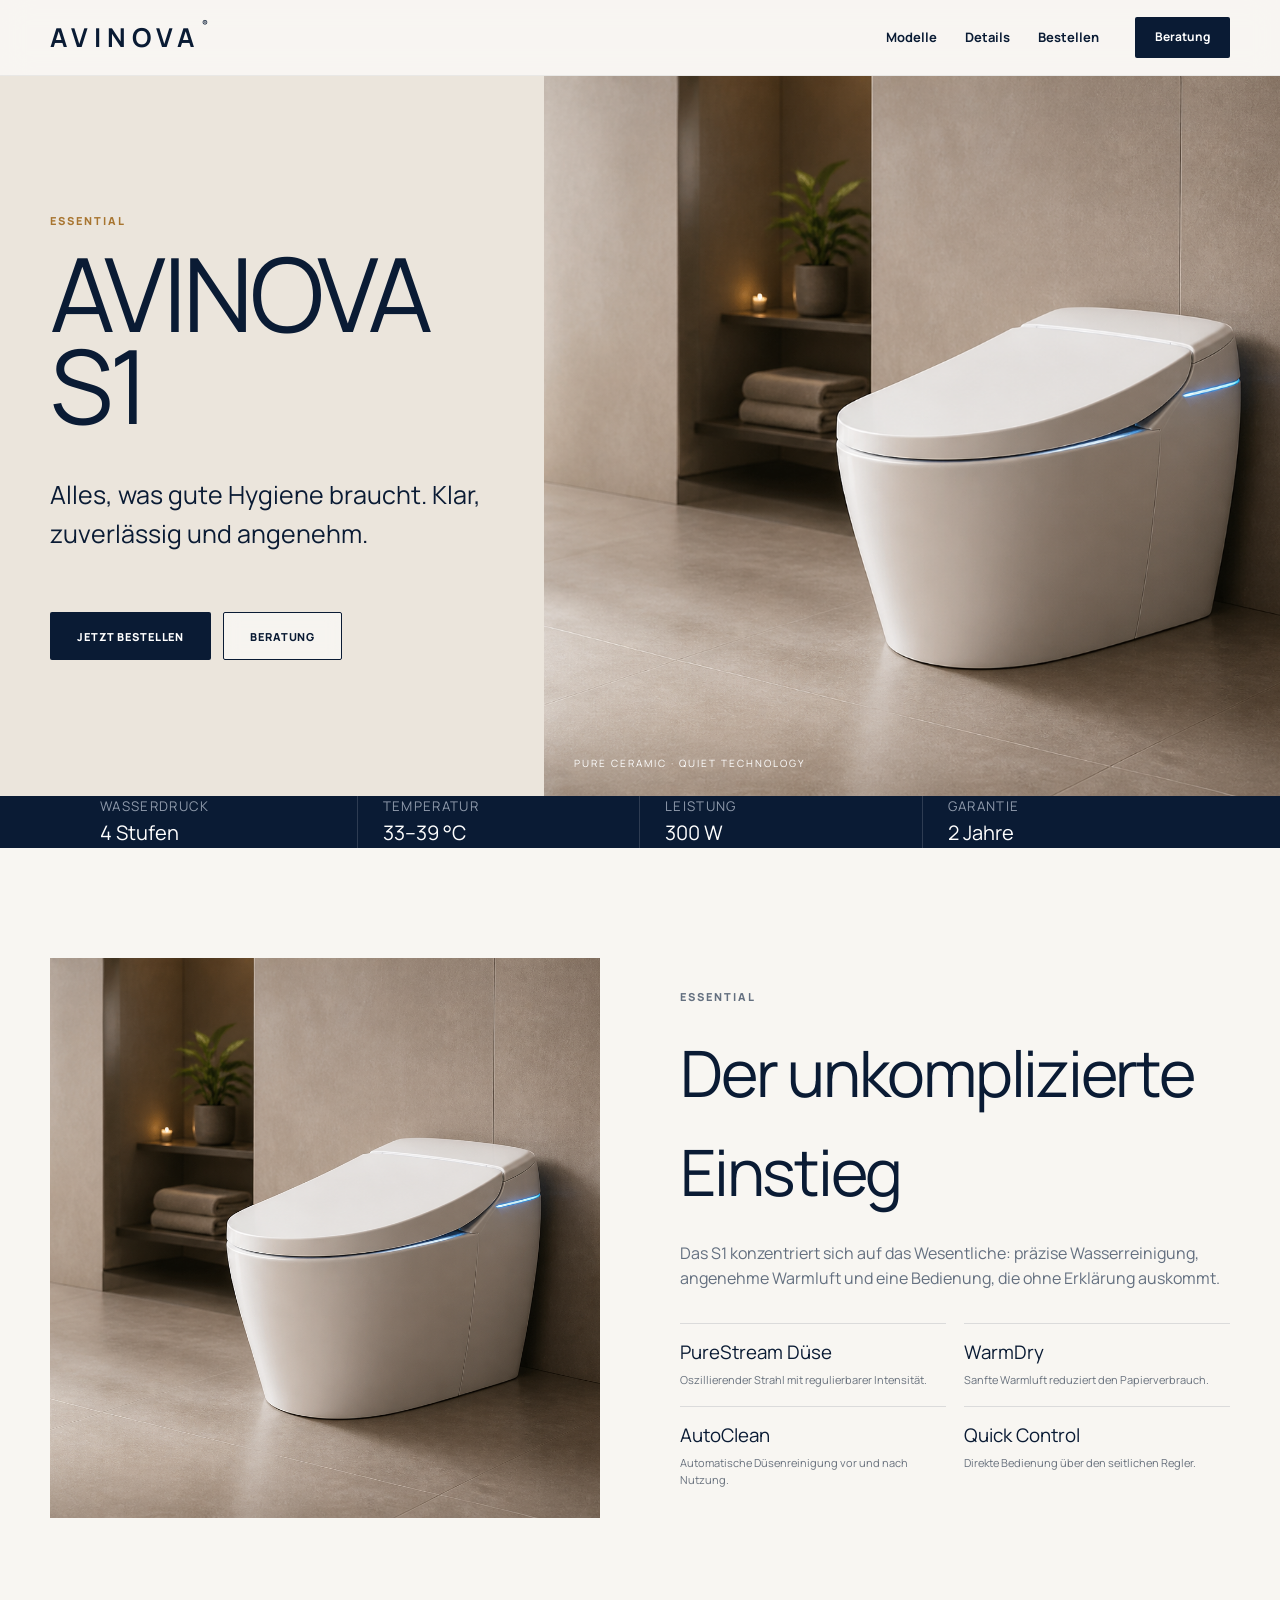
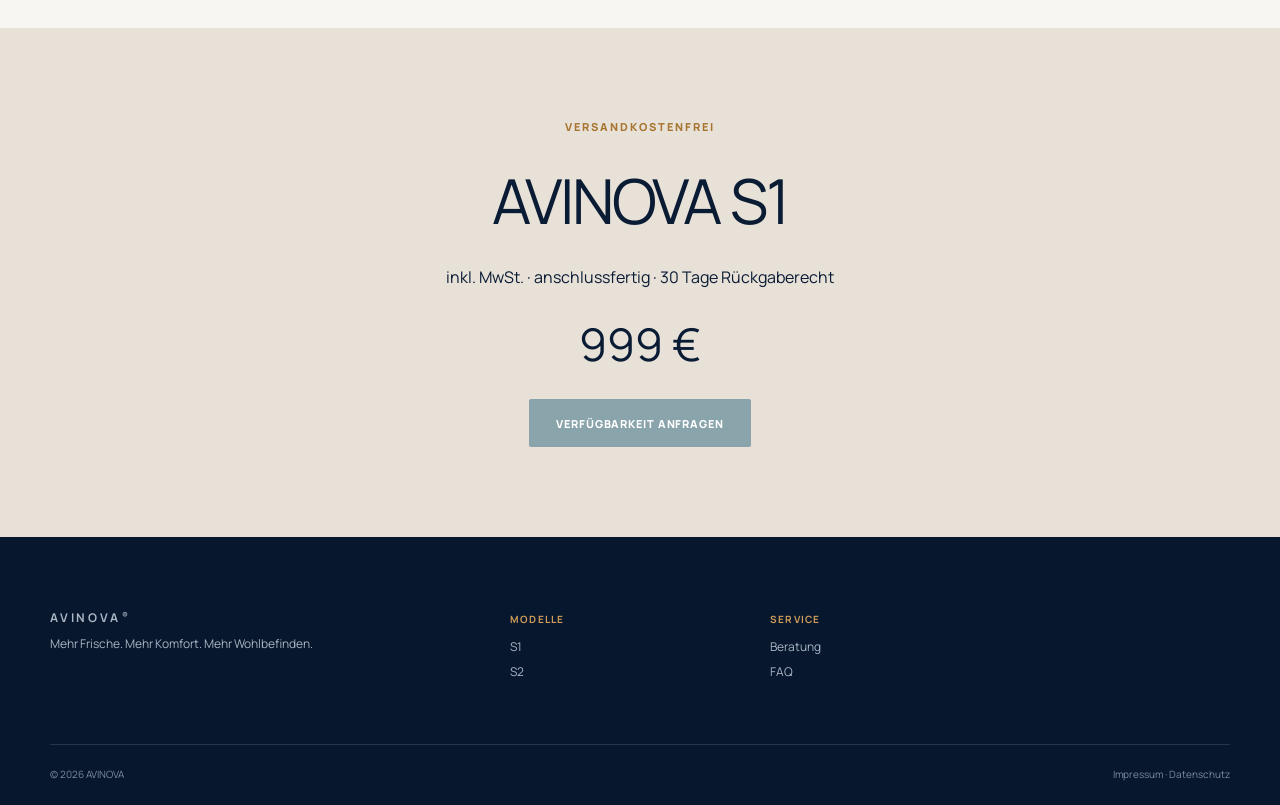
==== s1.html @ 66eca681 "Initial commit" ====
<!doctype html>
<html lang="de">
<head><meta charset="utf-8"><meta name="viewport" content="width=device-width, initial-scale=1"><link rel="icon" href="data:,"><link rel="stylesheet" href="styles.css"><script src="script.js" defer></script><script src="product.js" defer></script><title>AVINOVA S1</title></head>
<body data-model="S1">
  <header class="site-header"><a class="brand" href="index.html">AVINOVA<span>®</span></a><nav class="desktop-nav"><a href="index.html#modelle">Modelle</a><a href="#details">Details</a><a href="#bestellen">Bestellen</a></nav><a class="header-cta" href="index.html#kontakt">Beratung</a><button class="menu-toggle" type="button" aria-expanded="false" aria-controls="mobile-menu"><span></span><span></span><span></span><span class="sr-only">Menü</span></button><nav class="mobile-nav" id="mobile-menu"><a href="index.html">Startseite</a><a href="index.html#modelle">Modelle</a><a href="#details">Details</a><a href="#bestellen">Bestellen</a></nav></header>
  <main>
    <section class="product-hero"><div class="product-hero-copy reveal"><p class="eyebrow" data-tier></p><h1 class="product-title">AVINOVA <span data-model></span></h1><p class="product-tagline" data-tagline></p><div class="button-row"><a class="button button-dark" href="#bestellen">Jetzt bestellen</a><a class="button button-light" href="index.html#kontakt">Beratung</a></div></div><div class="product-hero-media" data-label="Pure ceramic · quiet technology"></div></section>
    <section class="spec-strip"><div class="section-shell spec-strip-inner" data-specs></div></section>
    <section class="section section-shell product-story" id="details"><div class="product-story-image reveal"></div><div class="product-story-copy reveal"><p class="eyebrow" data-tier></p><h2 data-story></h2><p data-description></p><div class="product-feature-list" data-features></div></div></section>
    <section class="product-buy" id="bestellen"><p class="eyebrow">Versandkostenfrei</p><h2>AVINOVA <span data-model></span></h2><p>inkl. MwSt. · anschlussfertig · 30 Tage Rückgaberecht</p><div class="price" data-price></div><a class="button button-gold" href="index.html#kontakt">Verfügbarkeit anfragen</a></section>
  </main>
  <footer class="site-footer"><div class="footer-main section-shell"><div><a class="brand footer-brand" href="index.html">AVINOVA<span>®</span></a><p>Mehr Frische. Mehr Komfort. Mehr Wohlbefinden.</p></div><div><h3>Modelle</h3><a href="s1.html">S1</a><a href="s2.html">S2</a></div><div><h3>Service</h3><a href="index.html#kontakt">Beratung</a><a href="index.html#faq">FAQ</a></div></div><div class="footer-bottom section-shell"><span>© 2026 AVINOVA</span><span>Impressum · Datenschutz</span></div></footer>
</body>
</html>
---- styles.css ----
@import url("https://fonts.googleapis.com/css2?family=Manrope:wght@400;500;600;700;800&display=swap");

:root {
  --ink: #0a1b34;
  --ink-soft: #27374e;
  --paper: #f8f6f2;
  --white: #fff;
  --stone: #e9e4dc;
  --gold: #c9954d;
  --gold-dark: #a87530;
  --blue: #8edcf3;
  --line: rgba(10, 27, 52, .12);
  --shadow: 0 24px 60px rgba(20, 28, 38, .12);
  --radius: 22px;
  --display: "Manrope", "Segoe UI", sans-serif;
  --body: "Manrope", "Segoe UI", sans-serif;
}

* { box-sizing: border-box; }
html { scroll-behavior: smooth; }
body { margin: 0; color: var(--ink); background: var(--paper); font-family: var(--body); line-height: 1.55; }
body.menu-open { overflow: hidden; }
body::after { content: none; }
img { max-width: 100%; display: block; }
a { color: inherit; text-decoration: none; }
button, input, textarea { font: inherit; }
button { color: inherit; }
.sr-only { position: absolute; width: 1px; height: 1px; padding: 0; margin: -1px; overflow: hidden; clip: rect(0,0,0,0); white-space: nowrap; border: 0; }
.section-shell { width: min(1180px, calc(100% - 48px)); margin-inline: auto; }
.section { padding-block: 110px; }

.site-header { height: 76px; padding: 0 max(24px, calc((100vw - 1180px)/2)); display: flex; align-items: center; gap: 36px; background: rgba(248, 246, 242, .9); backdrop-filter: blur(15px); position: sticky; top: 0; z-index: 50; border-bottom: 1px solid rgba(10, 27, 52, .06); }
.brand { font-size: 26px; letter-spacing: .23em; font-weight: 700; white-space: nowrap; }
.brand span { font-size: 9px; vertical-align: top; margin-left: 2px; letter-spacing: 0; }
.desktop-nav { display: flex; gap: 28px; margin-left: auto; font-size: 13px; font-weight: 700; }
.desktop-nav a { position: relative; }
.desktop-nav a::after { content: ""; position: absolute; left: 0; bottom: -8px; width: 100%; height: 1px; background: var(--gold); transform: scaleX(0); transform-origin: right; transition: transform .25s; }
.desktop-nav a:hover::after { transform: scaleX(1); transform-origin: left; }
.header-cta { padding: 11px 20px; background: var(--ink); color: white; font-size: 12px; font-weight: 700; border-radius: 2px; transition: background .2s, border-color .2s, color .2s, transform .2s, box-shadow .2s; }
.header-cta:hover { background-color: var(--gold); color: white; transform: translateY(-1px); box-shadow: 0 10px 24px rgba(10,27,52,.14); }
.header-cta:active { background-color: var(--gold-dark); transform: translateY(0); box-shadow: none; }
.menu-toggle, .mobile-nav { display: none; }

.hero { min-height: calc(100svh - 76px); position: relative; display: grid; align-items: center; overflow: hidden; background: #d9d0c5; }
.hero-media { position: absolute; inset: 0; background-image: linear-gradient(90deg, rgba(246,243,238,.96) 0%, rgba(246,243,238,.82) 33%, rgba(246,243,238,0) 60%), url("assets/avinova-hero.png"); background-position: center, center; background-size: auto, cover; background-repeat: no-repeat; animation: hero-in 1.2s ease both; }
.hero-media::after { content: none; }
.hero::after { content: ""; position: absolute; inset: 0; pointer-events: none; background: linear-gradient(180deg, transparent 70%, rgba(9,22,41,.16)); }
.hero-copy { position: relative; z-index: 2; width: min(620px, 52vw); margin-left: max(24px, calc((100vw - 1180px)/2)); padding-block: 80px; }
.eyebrow { text-transform: uppercase; letter-spacing: .18em; font-size: 11px; font-weight: 800; color: var(--gold-dark); margin: 0 0 18px; }
.hero h1, h2, .product-title { font-family: var(--display); font-weight: 400; letter-spacing: -.035em; }
.hero h1 { font-size: clamp(48px, 4.5vw, 82px); line-height: .98; margin: 0 0 26px; max-width: 720px; font-weight: 700; }
.lead { font-size: clamp(16px, 1.6vw, 20px); color: var(--ink-soft); max-width: 550px; }
.button-row { display: flex; flex-wrap: wrap; gap: 12px; margin-top: 34px; }
.button { display: inline-flex; align-items: center; justify-content: center; border: 1px solid transparent; min-height: 48px; padding: 0 26px; text-transform: uppercase; letter-spacing: .08em; font-size: 11px; font-weight: 800; cursor: pointer; transition: transform .2s, box-shadow .2s, background .2s, border-color .2s, color .2s; border-radius: 2px; }
.button:hover { transform: translateY(-2px); box-shadow: 0 10px 26px rgba(10,27,52,.16); }
.button:active { transform: translateY(0); box-shadow: none; }
.button-dark { background: var(--ink); color: white; }
.button-dark:hover { background-color: var(--gold); color: white; }
.button-dark:active { background-color: var(--gold-dark); color: white; }
.button-light { background: rgba(255,255,255,.56); border-color: var(--ink); backdrop-filter: blur(8px); }
.button-light:hover { background-color: var(--ink); border-color: var(--ink); color: white; }
.button-light:active { background-color: var(--gold-dark); border-color: var(--gold-dark); color: white; }
.button-gold { color: white; background: var(--gold); }
.button-gold:hover { background-color: var(--ink); color: white; }
.button-gold:active { background-color: var(--gold-dark); color: white; }
.button-full { width: 100%; }
.hero-note { position: absolute; z-index: 3; right: 4vw; bottom: 5vh; display: grid; grid-template-columns: auto auto; gap: 0 10px; align-items: center; color: white; text-shadow: 0 1px 8px rgba(0,0,0,.3); }
.hero-note .pulse { grid-row: 1/3; width: 42px; height: 42px; border: 1px solid rgba(255,255,255,.7); border-radius: 50%; position: relative; }
.hero-note .pulse::after { content: ""; position: absolute; inset: 14px; border-radius: 50%; background: var(--blue); box-shadow: 0 0 20px var(--blue); }
.hero-note strong { letter-spacing: .08em; font-size: 12px; }
.hero-note small { opacity: .8; }
@keyframes hero-in { from { scale: 1.04; filter: blur(4px); } to { scale: 1; filter: blur(0); } }

.benefits { margin-top: -26px; position: relative; z-index: 5; background: rgba(255,255,255); border-radius: var(--radius); box-shadow: var(--shadow); display: grid; grid-template-columns: repeat(5,1fr); padding: 32px 18px; }
.benefits article { text-align: center; padding: 0 20px; border-right: 1px solid var(--line); }
.benefits article:last-child { border-right: 0; }
.line-icon { font-family: var(--display); display: block; font-size: 34px; line-height: 1; margin-bottom: 12px; color: var(--ink); }
.benefits h3 { margin: 0 0 7px; font-size: 13px; }
.benefits p { color: #5c6572; font-size: 11px; margin: 0; line-height: 1.45; }

.section-heading { text-align: center; margin: 0 auto 52px; max-width: 720px; }
.section-heading h2, .contact-copy h2 { font-size: clamp(38px, 4.5vw, 60px); line-height: 1.04; margin: 0 0 14px; }
.section-heading > p:last-child { color: #68717d; }
.model-grid { display: grid; grid-template-columns: repeat(2, minmax(0, 430px)); justify-content: center; gap: 20px; align-items: stretch; }
.model-card { background: white; border: 1px solid var(--line); padding: 24px; border-radius: 4px; position: relative; display: flex; flex-direction: column; overflow: hidden; }
.model-card.featured { transform: translateY(-14px); box-shadow: var(--shadow); border-color: rgba(201,149,77,.45); }
.best-label { position: absolute; right: 0; top: 0; padding: 8px 16px; background: var(--gold); color: white; font-size: 9px; font-weight: 800; letter-spacing: .11em; text-transform: uppercase; }
.model-index { font-family: var(--display); color: #c8c2b9; font-size: 25px; }
.product-visual { height: 255px; margin: 0 -24px 20px; overflow: hidden; position: relative; background: #e8e2d9; }
.product-visual img { width: 100%; height: 100%; object-fit: cover; filter: saturate(.62); transition: transform .6s ease; }
.model-card:hover .product-visual img { transform: scale(1.035); }
.visual-s1 img { object-position: 74% 56%; }
.visual-s2 img { object-position: 78% 51%; filter: saturate(.75) contrast(1.03); }
.model-kicker { margin: 0; color: var(--gold-dark); text-transform: uppercase; letter-spacing: .14em; font-size: 9px; font-weight: 800; }
.model-card h3 { font-family: var(--display); font-size: 31px; font-weight: 400; margin: 4px 0; }
.model-intro { color: #66707c; margin: 0 0 18px; font-size: 13px; }
.check-list { list-style: none; padding: 0; margin: 0 0 25px; font-size: 12px; flex: 1; }
.check-list li { padding: 6px 0 6px 20px; position: relative; border-bottom: 1px solid rgba(10,27,52,.06); }
.check-list li::before { content: "✓"; position: absolute; left: 0; color: var(--gold-dark); }
.price { font-family: var(--display); font-size: 30px; margin-bottom: 16px; }
.price span { font-family: var(--body); color: #777f89; font-size: 11px; }

.feature-section { background: var(--ink); color: white; overflow: hidden; }
.section-heading.light p { color: #c8d0da; }
.feature-grid { display: grid; grid-template-columns: 1fr 1.15fr 1fr; grid-template-rows: auto auto; gap: 14px; }
.feature-card { min-height: 285px; padding: 34px; border: 1px solid rgba(255,255,255,.14); background: rgba(255,255,255,.045); position: relative; overflow: hidden; }
.feature-card > span { color: var(--gold); font-family: var(--display); font-size: 20px; }
.feature-card h3 { font-family: var(--display); font-size: 28px; font-weight: 400; margin: 12px 0; }
.feature-card p, .feature-card li { color: #bdc6d1; font-size: 13px; }
.feature-card ul { list-style: none; padding: 0; }
.feature-card li { padding: 4px 0; }
.feature-card li::before { content: "—"; color: var(--gold); margin-right: 9px; }
.image-card { grid-row: 1/3; grid-column: 2; background: linear-gradient(180deg, transparent 40%, rgba(9,22,41,.9)), url("assets/avinova-hero.png") 72% center/cover; display: flex; align-items: end; }
.image-card h3 { font-size: 45px; margin-top: 0; }
.image-card p { color: white; margin: 0; text-transform: uppercase; letter-spacing: .16em; font-size: 10px; }

.audience-grid { display: grid; grid-template-columns: repeat(4,1fr); gap: 14px; }
.audience-card { background: white; padding: 12px 12px 25px; position: relative; border: 1px solid var(--line); text-align: center; }
.audience-number { position: absolute; z-index: 2; top: 24px; left: 24px; width: 34px; height: 34px; border-radius: 50%; display: grid; place-items: center; background: var(--ink); color: white; font-size: 10px; }
.audience-art { height: 220px; background-image: linear-gradient(145deg, rgba(201,149,77,.2), rgba(10,27,52,.05)), url("assets/avinova-hero.png"); background-size: cover; filter: saturate(.55); }
.audience-art.family { background-position: 30% 48%; }
.audience-art.seniors { background-position: 55% 44%; }
.audience-art.sensitive { background-position: 70% 40%; }
.audience-art.design { background-position: 90% 60%; }
.audience-card h3 { font-family: var(--display); font-size: 23px; font-weight: 400; margin: 20px 0 5px; }
.audience-card p { color: #68717d; font-size: 12px; margin: 0 12px; }

.review-faq-section { background: #e8e2d9; }
.review-faq-grid { display: grid; grid-template-columns: 1fr 1fr; background: rgba(255,255,255,.52); border: 1px solid rgba(10,27,52,.08); }
.review-panel, .faq-panel { padding: 42px 46px; min-width: 0; }
.review-panel { border-right: 1px solid var(--line); }
.panel-heading { margin-bottom: 23px; }
.panel-heading .eyebrow { margin-bottom: 8px; }
.panel-heading h2 { font-family: var(--display); font-size: clamp(29px, 3vw, 39px); font-weight: 400; line-height: 1.05; margin: 0; }
.compact-rating { display: flex; align-items: center; gap: 13px; margin-top: 15px; }
.compact-rating strong { font-family: var(--display); font-size: 35px; font-weight: 400; }
.compact-rating span, .stars { color: var(--gold-dark); letter-spacing: .15em; font-size: 11px; }
.compact-rating small { display: block; color: #586270; letter-spacing: 0; margin-top: 1px; font-size: 9px; }
.quotes { display: grid; gap: 0; border-top: 1px solid var(--line); }
blockquote { margin: 0; padding: 16px 0 16px 54px; background: transparent; border-bottom: 1px solid var(--line); position: relative; }
blockquote::before { content: "◯"; position: absolute; left: 7px; top: 24px; font-family: var(--display); font-size: 26px; color: var(--ink); }
blockquote p { font-family: var(--display); font-size: 14px; line-height: 1.35; margin: 4px 0; }
blockquote footer { font-size: 8px; color: #66707c; text-transform: uppercase; letter-spacing: .08em; }

.faq-list { border-top: 1px solid var(--line); }
.faq-item { border-bottom: 1px solid var(--line); }
.faq-item button { width: 100%; border: 0; background: transparent; padding: 18px 4px; display: flex; align-items: center; justify-content: space-between; text-align: left; font-family: var(--display); font-size: 16px; cursor: pointer; }
.faq-item i { width: 20px; height: 20px; position: relative; flex: 0 0 20px; }
.faq-item i::before, .faq-item i::after { content: ""; position: absolute; top: 9px; left: 3px; width: 14px; height: 1px; background: var(--ink); transition: rotate .25s; }
.faq-item i::after { rotate: 90deg; }
.faq-item button[aria-expanded="true"] i::after { rotate: 0deg; }
.faq-answer { display: grid; grid-template-rows: 0fr; transition: grid-template-rows .35s ease; }
.faq-answer > p { overflow: hidden; margin: 0; color: #5e6875; max-width: 760px; font-size: 11px; }
.faq-item button[aria-expanded="true"] + .faq-answer { grid-template-rows: 1fr; }
.faq-item button[aria-expanded="true"] + .faq-answer > p { padding-bottom: 24px; }

.contact-section { background: #efe9df; padding: 95px 0; }
.contact-grid { display: grid; grid-template-columns: .85fr 1.15fr; gap: 90px; align-items: start; }
.contact-copy > p:not(.eyebrow) { color: #66707c; max-width: 480px; }
.contact-detail { margin-top: 40px; display: grid; gap: 3px; }
.contact-detail span { color: #68717d; font-size: 11px; text-transform: uppercase; letter-spacing: .1em; }
.contact-detail strong { font-family: var(--display); font-size: 27px; font-weight: 400; }
.contact-form { padding: 34px; background: white; box-shadow: var(--shadow); display: grid; grid-template-columns: 1fr 1fr; gap: 20px; }
.contact-form label { display: grid; gap: 8px; font-size: 10px; font-weight: 800; letter-spacing: .1em; text-transform: uppercase; }
.contact-form input, .contact-form textarea { width: 100%; padding: 14px 0; border: 0; border-bottom: 1px solid #bdc1c5; outline: 0; background: transparent; resize: vertical; text-transform: none; letter-spacing: 0; font-weight: 400; }
.contact-form input:focus, .contact-form textarea:focus { border-color: var(--gold); }
.contact-form .full { grid-column: 1/-1; }
.form-status { min-height: 20px; margin: 0; font-size: 12px; color: #347055; }

.site-footer { background: #07172d; color: white; padding-top: 65px; }
.footer-main { display: grid; grid-template-columns: 2fr repeat(3,1fr); gap: 60px; padding-bottom: 55px; }
.footer-brand { display: inline-block; font-size: 30px; margin-bottom: 15px; }
.footer-main h3 { color: #cf9d59; text-transform: uppercase; letter-spacing: .12em; font-size: 10px; }
.footer-main p, .footer-main a { display: block; color: #aab5c4; font-size: 12px; margin: 7px 0; }
.footer-bottom { border-top: 1px solid rgba(255,255,255,.13); padding-block: 22px; display: flex; justify-content: space-between; color: #7e8b9e; font-size: 10px; }

.reveal { opacity: 1; transform: translateY(22px); transition: transform .7s ease; }
.reveal.visible { transform: none; }

/* Product pages */
.product-hero { min-height: 720px; display: grid; grid-template-columns: .85fr 1.15fr; background: #ebe5dc; }
.product-hero-copy { padding: 100px max(40px, calc((100vw - 1180px)/2)); padding-right: 50px; display: flex; flex-direction: column; justify-content: center; }
.product-title { font-size: clamp(64px, 8vw, 112px); line-height: .9; margin: 0 0 20px; }
.product-tagline { font-family: var(--display); font-size: 25px; max-width: 470px; }
.product-hero-media { background: url("assets/avinova-hero.png") 72% center/cover; min-height: 580px; position: relative; }
.product-hero-media::after { content: attr(data-label); position: absolute; left: 30px; bottom: 25px; color: white; font-size: 10px; letter-spacing: .2em; text-transform: uppercase; }
.spec-strip { background: var(--ink); color: white; }
.spec-strip-inner { display: grid; grid-template-columns: repeat(4,1fr); padding: 28px 0; }
.spec-strip div { padding: 0 25px; border-right: 1px solid rgba(255,255,255,.15); }
.spec-strip div:last-child { border: 0; }
.spec-strip small { display: block; color: #8f9aab; text-transform: uppercase; letter-spacing: .1em; }
.spec-strip strong { font-family: var(--display); font-size: 20px; font-weight: 400; }
.product-story { display: grid; grid-template-columns: 1fr 1fr; gap: 80px; align-items: center; }
.product-story-image { min-height: 560px; background: url("assets/avinova-hero.png") 84% center/cover; }
.product-story-copy h2 { font-size: clamp(40px,5vw,65px); margin: 0 0 20px; }
.product-story-copy > p { color: #647080; }
.product-feature-list { margin-top: 32px; display: grid; grid-template-columns: 1fr 1fr; gap: 18px; }
.product-feature-list article { border-top: 1px solid var(--line); padding-top: 14px; }
.product-feature-list h3 { font-family: var(--display); font-weight: 400; margin: 0 0 4px; }
.product-feature-list p { font-size: 11px; color: #68717d; margin: 0; }
.product-buy { background: #e7e1d8; text-align: center; padding: 90px 20px; }
.product-buy h2 { font-size: clamp(38px,5vw,62px); margin: 0 0 8px; }
.product-buy .price { font-size: 45px; margin: 20px 0; }

@media (max-width: 980px) {
  .benefits { grid-template-columns: repeat(3,1fr); row-gap: 28px; }
  .benefits article:nth-child(3) { border-right: 0; }
  .model-grid { gap: 10px; }
  .model-card { padding: 18px; }
  .product-visual { margin-inline: -18px; height: 220px; }
  .audience-grid { grid-template-columns: 1fr 1fr; }
  .contact-grid { gap: 45px; }
  .footer-main { grid-template-columns: 2fr 1fr 1fr; }
  .footer-main > div:last-child { display: none; }
}

@media (max-width: 767px) {
  .section-shell { width: min(100% - 32px, 580px); }
  .section { padding-block: 75px; }
  .site-header { height: 68px; padding: 0 16px; }
  body.menu-open::after { content: ""; position: fixed; inset: 0; z-index: 50; background: rgba(7, 23, 45, .32); backdrop-filter: blur(3px); }
  body.menu-open .site-header { z-index: 54; }
  .brand { font-size: 21px; }
  .desktop-nav, .header-cta { display: none; }
  .menu-toggle { margin-left: auto; display: block; width: 42px; height: 42px; padding: 0; border: 0; background: transparent; position: relative; z-index: 56; cursor: pointer; }
  .menu-toggle span:not(.sr-only) { position: absolute; left: 10px; top: 50%; width: 22px; height: 1px; background: var(--ink); transform: translateY(-50%); transform-origin: center; transition: transform .25s, opacity .25s; }
  .menu-toggle span:nth-child(1) { transform: translateY(-7px); }
  .menu-toggle span:nth-child(3) { transform: translateY(6px); }
  .menu-toggle[aria-expanded="true"] { position: fixed; top: 13px; right: 16px; }
  .menu-toggle[aria-expanded="true"] span:nth-child(1) { transform: translateY(-50%) rotate(45deg); }
  .menu-toggle[aria-expanded="true"] span:nth-child(2) { opacity: 0; }
  .menu-toggle[aria-expanded="true"] span:nth-child(3) { transform: translateY(-50%) rotate(-45deg); }
  .mobile-nav { display: flex; position: fixed; top: 0; right: 0; bottom: auto; width: min(86vw, 370px); height: 100vh; height: 100dvh; background: var(--paper); z-index: 55; flex-direction: column; align-items: stretch; gap: 0; padding: 96px 24px max(28px, env(safe-area-inset-bottom)); font-family: var(--display); box-shadow: -24px 0 60px rgba(10,27,52,.18); overflow-y: auto; transform: translateX(100%); visibility: hidden; transition: transform .32s ease, visibility .32s; }
  .mobile-nav.open { transform: translateX(0); visibility: visible; }
  .mobile-nav > a { padding: 18px 0; border-bottom: 1px solid var(--line); font-size: 28px; line-height: 1; font-weight: 400; }
  .mobile-nav > a:first-child { border-top: 1px solid var(--line); }
  .mobile-actions { margin-top: auto; display: grid; gap: 12px; padding-top: 28px; }
  .mobile-actions .button { width: 100%; min-height: 50px; font-family: var(--body); }
  .hero { min-height: max(700px, calc(100svh - 68px)); align-items: end; }
  .hero-media { background-image: linear-gradient(0deg, rgba(244,240,234,1) 0%, rgba(244,240,234,.98) 20%, rgba(244,240,234,.82) 42%, rgba(244,240,234,.46) 62%, rgba(244,240,234,.14) 78%, rgba(244,240,234,0) 92%), url("assets/avinova-hero.png"); background-position: center, right 0 top 0; background-size: auto, min(160vw, 900px) auto; }
  .hero-media::after { content: ""; position: absolute; left: 0; right: 0; top: min(94vw, 560px); height: 150px; background: linear-gradient(180deg, rgba(244,240,234,0), rgba(244,240,234,.74) 38%, rgba(244,240,234,.98) 72%, rgba(244,240,234,1)); backdrop-filter: blur(12px); -webkit-backdrop-filter: blur(12px); pointer-events: none; }
  .hero-copy { width: auto; margin: 0 22px; padding: clamp(390px, 59vw, 455px) 0 50px; }
  .hero h1 { font-size: clamp(43px, 8.1vw, 62px); }
  .lead { font-size: 15px; }
  .button-row .button { flex: 1; min-width: 155px; padding-inline: 12px; }
  .hero-note { display: none; }
  .benefits {
    display: grid;
    width: calc(100% - 32px);
    margin-top: 0;
    padding: 32px 18px;
    grid-template-columns: repeat(auto-fit, minmax(min(100%, 260px), 1fr));
    gap: 0;
    overflow: visible;
    border-radius: var(--radius);
    background: rgba(255,255,255);
    box-shadow: var(--shadow);
  }
  .benefits article {
    min-height: 0;
    padding: 24px 20px;
    text-align: center;
    border: 0;
    border-bottom: 1px solid var(--line);
    background: transparent;
    box-shadow: none;
  }
  .benefits article:nth-child(3),
  .benefits article:last-child { border-right: 0; }
  .benefits article:last-child { border-bottom: 0; }
  .benefits .line-icon { margin-bottom: 12px; font-size: 34px; }
  .benefits h3 { font-size: 13px; }
  .benefits p { margin: 0; font-size: 11px; }
  .section-heading { margin-bottom: 35px; }
  .section-heading h2, .contact-copy h2 { font-size: 42px; }
  .model-grid { grid-template-columns: 1fr; gap: 18px; }
  .model-card.featured { transform: none; order: -1; }
  .product-visual { height: 260px; }
  .feature-grid { grid-template-columns: 1fr; grid-template-rows: auto; }
  .image-card { grid-column: auto; grid-row: auto; min-height: 420px; order: -1; }
  .audience-art { height: 180px; }
  .review-faq-grid, .contact-grid { grid-template-columns: 1fr; gap: 40px; }
  .review-faq-grid { gap: 0; }
  .review-panel { border-right: 0; border-bottom: 1px solid var(--line); }
  .review-panel, .faq-panel { padding: 34px 24px; }
  .contact-form { padding: 24px 20px; grid-template-columns: 1fr; }
  .contact-form .full { grid-column: auto; }
  .footer-main { grid-template-columns: 1fr 1fr; gap: 30px; }
  .footer-main > div:first-child { grid-column: 1/-1; }
  .footer-bottom { flex-direction: column; gap: 8px; }
  .product-hero { grid-template-columns: 1fr; }
  .product-hero-copy { padding: 80px 24px 50px; }
  .product-hero-media { min-height: 470px; order: -1; }
  .spec-strip-inner { grid-template-columns: 1fr 1fr; gap: 24px 0; }
  .spec-strip div:nth-child(2) { border: 0; }
  .product-story { grid-template-columns: 1fr; gap: 35px; }
  .product-story-image { min-height: 440px; }
}

@media (max-width: 430px) {
  .section-shell { width: calc(100% - 28px); }
  .hero { min-height: 700px; }
  .hero-media { background-position: center, right 0 top 0; background-size: auto, min(170vw, 720px) auto; }
  .hero-copy { padding-top: 390px; }
  .hero h1 { font-size: 43px; }
  .button-row { display: grid; }
  .benefits { width: calc(100% - 28px); }
  .audience-grid { grid-template-columns: 1fr; }
  .audience-art { height: 230px; }
  .contact-form { margin-inline: -5px; }
  .product-feature-list { grid-template-columns: 1fr; }
}

@media (min-width: 552px) and (max-width: 767px) {
  .benefits article:nth-child(odd):not(:last-child) { border-right: 1px solid var(--line); }
}

@media (prefers-reduced-motion: reduce) {
  *, *::before, *::after { scroll-behavior: auto !important; animation: none !important; transition: none !important; }
  .reveal { opacity: 1; transform: none; }
}
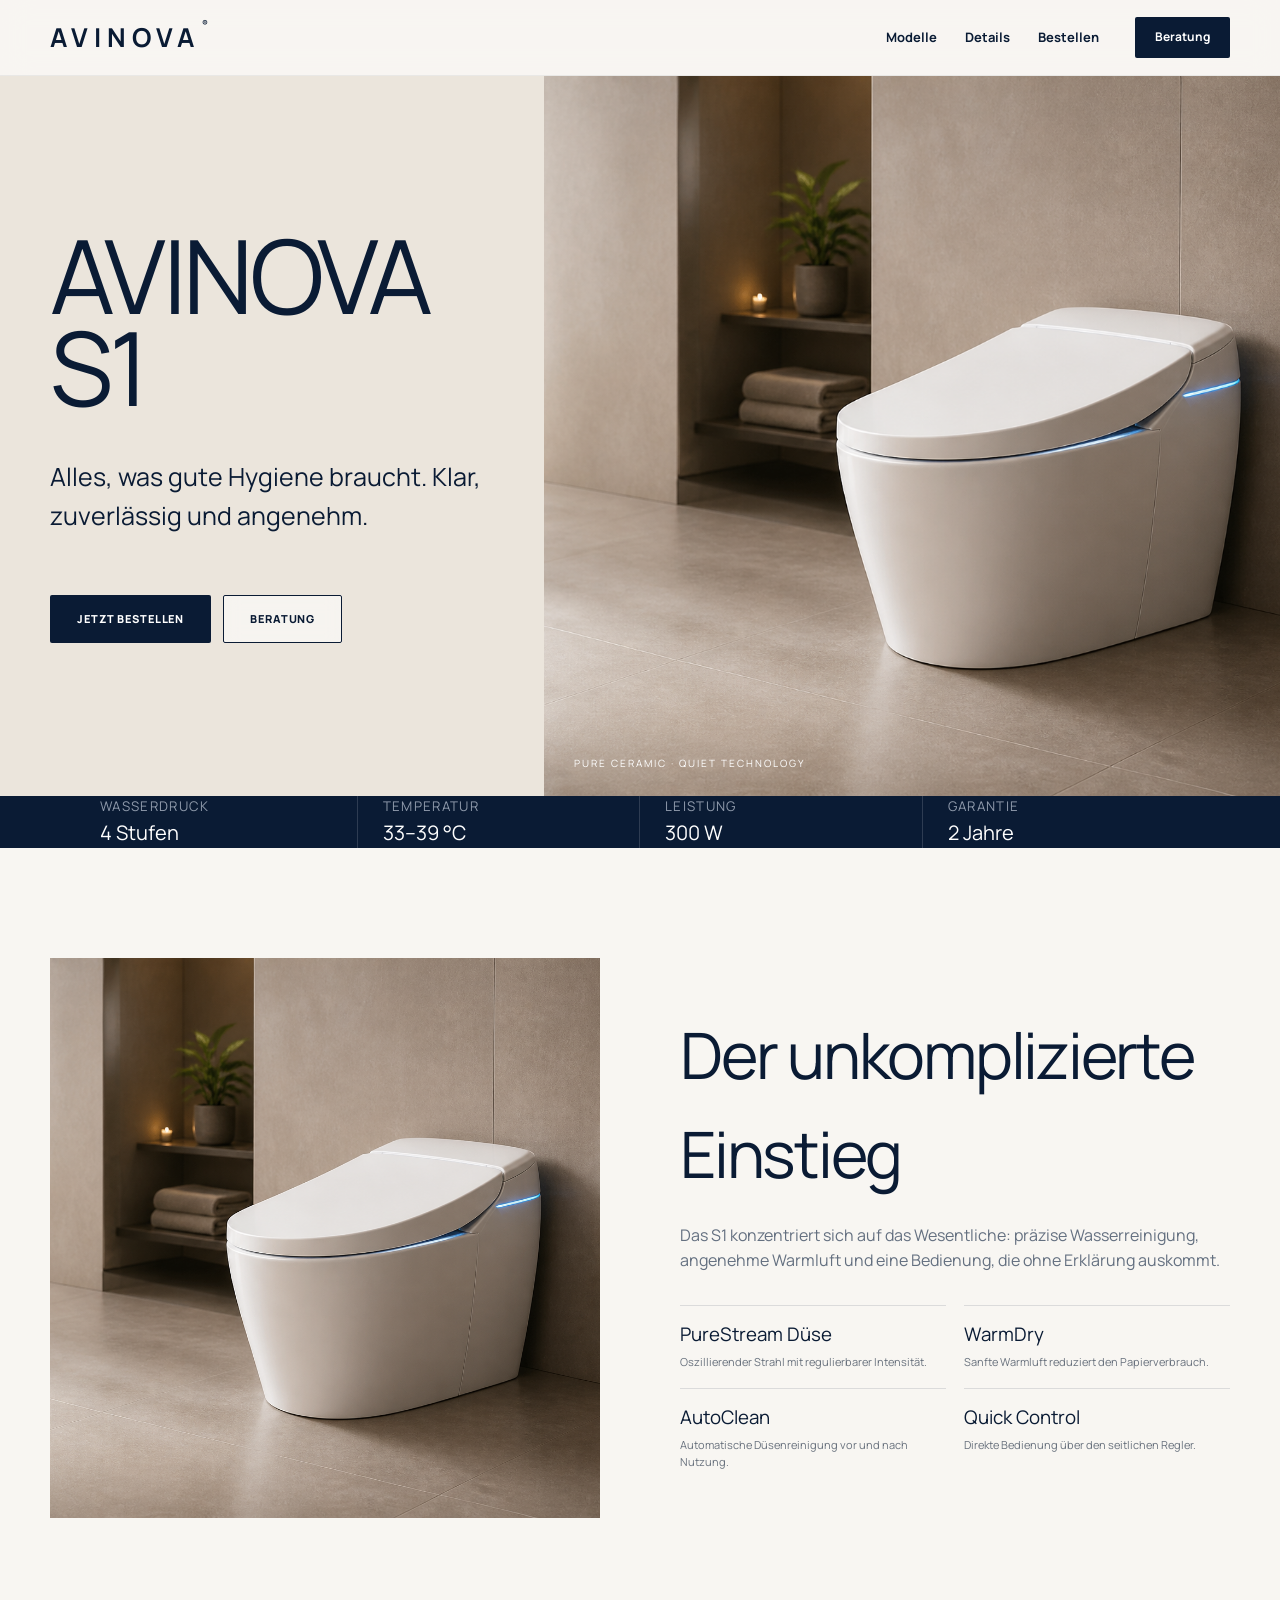
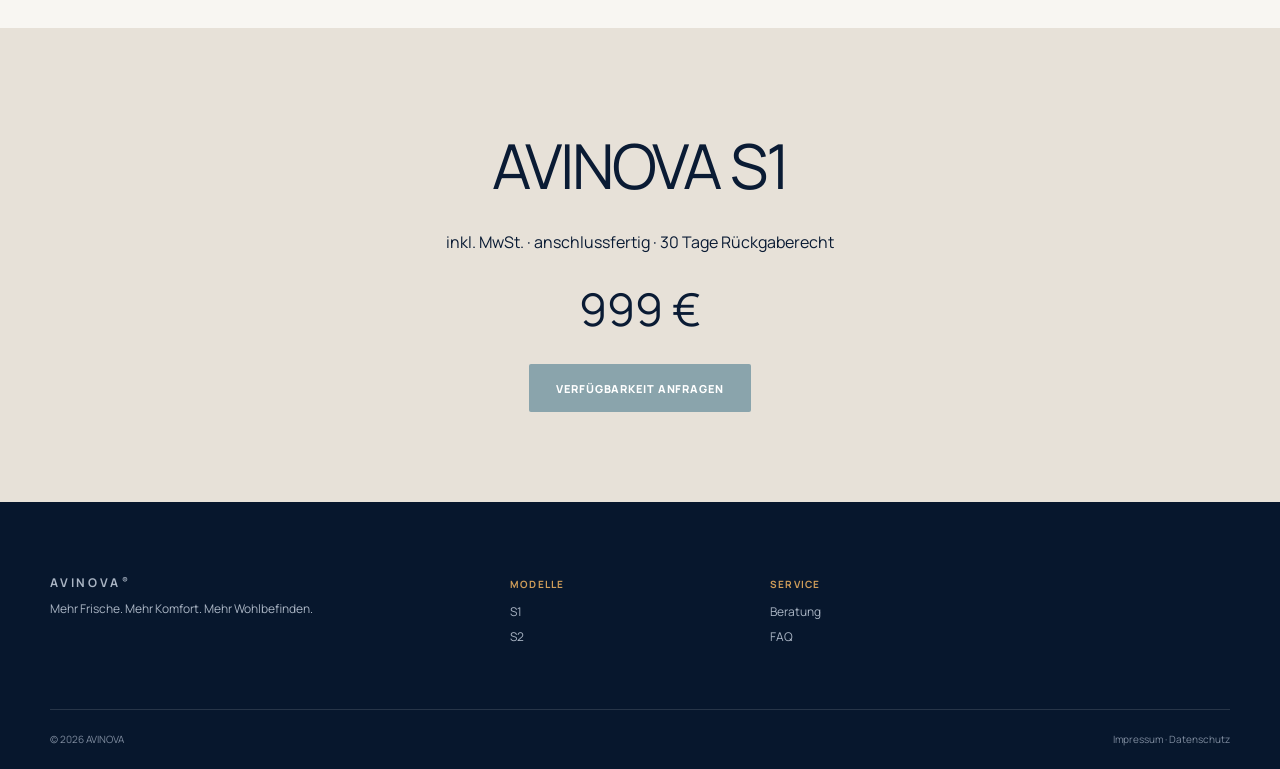
==== commit 3d7f50c8: "Improve benefits section and project documentation" ====
--- a/s1.html
+++ b/s1.html
@@ -4,10 +4,10 @@
 <body data-model="S1">
   <header class="site-header"><a class="brand" href="index.html">AVINOVA<span>®</span></a><nav class="desktop-nav"><a href="index.html#modelle">Modelle</a><a href="#details">Details</a><a href="#bestellen">Bestellen</a></nav><a class="header-cta" href="index.html#kontakt">Beratung</a><button class="menu-toggle" type="button" aria-expanded="false" aria-controls="mobile-menu"><span></span><span></span><span></span><span class="sr-only">Menü</span></button><nav class="mobile-nav" id="mobile-menu"><a href="index.html">Startseite</a><a href="index.html#modelle">Modelle</a><a href="#details">Details</a><a href="#bestellen">Bestellen</a></nav></header>
   <main>
-    <section class="product-hero"><div class="product-hero-copy reveal"><p class="eyebrow" data-tier></p><h1 class="product-title">AVINOVA <span data-model></span></h1><p class="product-tagline" data-tagline></p><div class="button-row"><a class="button button-dark" href="#bestellen">Jetzt bestellen</a><a class="button button-light" href="index.html#kontakt">Beratung</a></div></div><div class="product-hero-media" data-label="Pure ceramic · quiet technology"></div></section>
+    <section class="product-hero"><div class="product-hero-copy reveal"><h1 class="product-title">AVINOVA <span data-model></span></h1><p class="product-tagline" data-tagline></p><div class="button-row"><a class="button button-dark" href="#bestellen">Jetzt bestellen</a><a class="button button-light" href="index.html#kontakt">Beratung</a></div></div><div class="product-hero-media" data-label="Pure ceramic · quiet technology"></div></section>
     <section class="spec-strip"><div class="section-shell spec-strip-inner" data-specs></div></section>
-    <section class="section section-shell product-story" id="details"><div class="product-story-image reveal"></div><div class="product-story-copy reveal"><p class="eyebrow" data-tier></p><h2 data-story></h2><p data-description></p><div class="product-feature-list" data-features></div></div></section>
-    <section class="product-buy" id="bestellen"><p class="eyebrow">Versandkostenfrei</p><h2>AVINOVA <span data-model></span></h2><p>inkl. MwSt. · anschlussfertig · 30 Tage Rückgaberecht</p><div class="price" data-price></div><a class="button button-gold" href="index.html#kontakt">Verfügbarkeit anfragen</a></section>
+    <section class="section section-shell product-story" id="details"><div class="product-story-image reveal"></div><div class="product-story-copy reveal"><h2 data-story></h2><p data-description></p><div class="product-feature-list" data-features></div></div></section>
+    <section class="product-buy" id="bestellen"><h2>AVINOVA <span data-model></span></h2><p>inkl. MwSt. · anschlussfertig · 30 Tage Rückgaberecht</p><div class="price" data-price></div><a class="button button-gold" href="index.html#kontakt">Verfügbarkeit anfragen</a></section>
   </main>
   <footer class="site-footer"><div class="footer-main section-shell"><div><a class="brand footer-brand" href="index.html">AVINOVA<span>®</span></a><p>Mehr Frische. Mehr Komfort. Mehr Wohlbefinden.</p></div><div><h3>Modelle</h3><a href="s1.html">S1</a><a href="s2.html">S2</a></div><div><h3>Service</h3><a href="index.html#kontakt">Beratung</a><a href="index.html#faq">FAQ</a></div></div><div class="footer-bottom section-shell"><span>© 2026 AVINOVA</span><span>Impressum · Datenschutz</span></div></footer>
 </body>
--- a/styles.css
+++ b/styles.css
@@ -46,7 +46,6 @@
 .hero-media::after { content: none; }
 .hero::after { content: ""; position: absolute; inset: 0; pointer-events: none; background: linear-gradient(180deg, transparent 70%, rgba(9,22,41,.16)); }
 .hero-copy { position: relative; z-index: 2; width: min(620px, 52vw); margin-left: max(24px, calc((100vw - 1180px)/2)); padding-block: 80px; }
-.eyebrow { text-transform: uppercase; letter-spacing: .18em; font-size: 11px; font-weight: 800; color: var(--gold-dark); margin: 0 0 18px; }
 .hero h1, h2, .product-title { font-family: var(--display); font-weight: 400; letter-spacing: -.035em; }
 .hero h1 { font-size: clamp(48px, 4.5vw, 82px); line-height: .98; margin: 0 0 26px; max-width: 720px; font-weight: 700; }
 .lead { font-size: clamp(16px, 1.6vw, 20px); color: var(--ink-soft); max-width: 550px; }
@@ -71,12 +70,12 @@
 .hero-note small { opacity: .8; }
 @keyframes hero-in { from { scale: 1.04; filter: blur(4px); } to { scale: 1; filter: blur(0); } }
 
-.benefits { margin-top: -26px; position: relative; z-index: 5; background: rgba(255,255,255); border-radius: var(--radius); box-shadow: var(--shadow); display: grid; grid-template-columns: repeat(5,1fr); padding: 32px 18px; }
-.benefits article { text-align: center; padding: 0 20px; border-right: 1px solid var(--line); }
-.benefits article:last-child { border-right: 0; }
-.line-icon { font-family: var(--display); display: block; font-size: 34px; line-height: 1; margin-bottom: 12px; color: var(--ink); }
-.benefits h3 { margin: 0 0 7px; font-size: 13px; }
-.benefits p { color: #5c6572; font-size: 11px; margin: 0; line-height: 1.45; }
+.benefits { margin-top: -26px; position: relative; z-index: 5; background: #fff; border-radius: var(--radius); box-shadow: var(--shadow); display: grid; grid-template-columns: repeat(5, minmax(0, 1fr)); padding: 32px 18px; overflow: hidden; }
+.benefits article { position: relative; min-width: 0; min-height: 150px; padding: 10px 20px; display: flex; flex-direction: column; align-items: center; justify-content: flex-start; text-align: center; }
+.benefits article:not(:last-child)::after { content: ""; position: absolute; top: 8px; right: 0; bottom: 8px; width: 1px; background: var(--line); }
+.line-icon { display: block; width: 38px; height: 38px; margin: 0 auto 16px; object-fit: contain; }
+.benefits h3 { margin: 0 0 8px; font-size: 13px; line-height: 1.3; }
+.benefits p { max-width: 190px; color: #5c6572; font-size: 11px; margin: 0; line-height: 1.5; }
 
 .section-heading { text-align: center; margin: 0 auto 52px; max-width: 720px; }
 .section-heading h2, .contact-copy h2 { font-size: clamp(38px, 4.5vw, 60px); line-height: 1.04; margin: 0 0 14px; }
@@ -130,7 +129,6 @@
 .review-panel, .faq-panel { padding: 42px 46px; min-width: 0; }
 .review-panel { border-right: 1px solid var(--line); }
 .panel-heading { margin-bottom: 23px; }
-.panel-heading .eyebrow { margin-bottom: 8px; }
 .panel-heading h2 { font-family: var(--display); font-size: clamp(29px, 3vw, 39px); font-weight: 400; line-height: 1.05; margin: 0; }
 .compact-rating { display: flex; align-items: center; gap: 13px; margin-top: 15px; }
 .compact-rating strong { font-family: var(--display); font-size: 35px; font-weight: 400; }
@@ -156,7 +154,7 @@
 
 .contact-section { background: #efe9df; padding: 95px 0; }
 .contact-grid { display: grid; grid-template-columns: .85fr 1.15fr; gap: 90px; align-items: start; }
-.contact-copy > p:not(.eyebrow) { color: #66707c; max-width: 480px; }
+.contact-copy > p { color: #66707c; max-width: 480px; }
 .contact-detail { margin-top: 40px; display: grid; gap: 3px; }
 .contact-detail span { color: #68717d; font-size: 11px; text-transform: uppercase; letter-spacing: .1em; }
 .contact-detail strong { font-family: var(--display); font-size: 27px; font-weight: 400; }
@@ -203,8 +201,18 @@
 .product-buy .price { font-size: 45px; margin: 20px 0; }
 
 @media (max-width: 980px) {
-  .benefits { grid-template-columns: repeat(3,1fr); row-gap: 28px; }
-  .benefits article:nth-child(3) { border-right: 0; }
+  .benefits { grid-template-columns: repeat(6, minmax(0, 1fr)); padding: 22px 18px; }
+  .benefits article { grid-column: span 2; min-height: 156px; padding: 18px 24px; }
+  .benefits article:nth-child(4) { grid-column: 2 / span 2; }
+  .benefits article:nth-child(5) { grid-column: 4 / span 2; }
+  .benefits article::after { content: none !important; }
+  .benefits article:nth-child(1)::after,
+  .benefits article:nth-child(2)::after,
+  .benefits article:nth-child(4)::after { content: "" !important; position: absolute; top: 18px; right: 0; bottom: 18px; width: 1px; background: var(--line); }
+  .benefits article:nth-child(4)::before,
+  .benefits article:nth-child(5)::before { content: ""; position: absolute; top: 0; height: 1px; background: var(--line); }
+  .benefits article:nth-child(4)::before { left: -50%; right: 0; }
+  .benefits article:nth-child(5)::before { left: 0; right: -50%; }
   .model-grid { gap: 10px; }
   .model-card { padding: 18px; }
   .product-visual { margin-inline: -18px; height: 220px; }
@@ -244,33 +252,7 @@
   .lead { font-size: 15px; }
   .button-row .button { flex: 1; min-width: 155px; padding-inline: 12px; }
   .hero-note { display: none; }
-  .benefits {
-    display: grid;
-    width: calc(100% - 32px);
-    margin-top: 0;
-    padding: 32px 18px;
-    grid-template-columns: repeat(auto-fit, minmax(min(100%, 260px), 1fr));
-    gap: 0;
-    overflow: visible;
-    border-radius: var(--radius);
-    background: rgba(255,255,255);
-    box-shadow: var(--shadow);
-  }
-  .benefits article {
-    min-height: 0;
-    padding: 24px 20px;
-    text-align: center;
-    border: 0;
-    border-bottom: 1px solid var(--line);
-    background: transparent;
-    box-shadow: none;
-  }
-  .benefits article:nth-child(3),
-  .benefits article:last-child { border-right: 0; }
-  .benefits article:last-child { border-bottom: 0; }
-  .benefits .line-icon { margin-bottom: 12px; font-size: 34px; }
-  .benefits h3 { font-size: 13px; }
-  .benefits p { margin: 0; font-size: 11px; }
+  .benefits { width: calc(100% - 32px); margin-top: 0; }
   .section-heading { margin-bottom: 35px; }
   .section-heading h2, .contact-copy h2 { font-size: 42px; }
   .model-grid { grid-template-columns: 1fr; gap: 18px; }
@@ -311,8 +293,15 @@
   .product-feature-list { grid-template-columns: 1fr; }
 }
 
-@media (min-width: 552px) and (max-width: 767px) {
-  .benefits article:nth-child(odd):not(:last-child) { border-right: 1px solid var(--line); }
+@media (max-width: 600px) {
+  .benefits { display: block; padding: 12px 20px; }
+  .benefits article { min-height: 0; padding: 24px 12px; }
+  .benefits article:nth-child(n) { grid-column: auto; }
+  .benefits article:nth-child(n)::after { content: none !important; }
+  .benefits article:nth-child(n)::before { content: ""; position: absolute; top: 0; left: 12px; right: 12px; height: 1px; background: var(--line); }
+  .benefits article:first-child::before { content: none; }
+  .benefits .line-icon { width: 36px; height: 36px; margin-bottom: 14px; }
+  .benefits p { max-width: 320px; }
 }
 
 @media (prefers-reduced-motion: reduce) {
